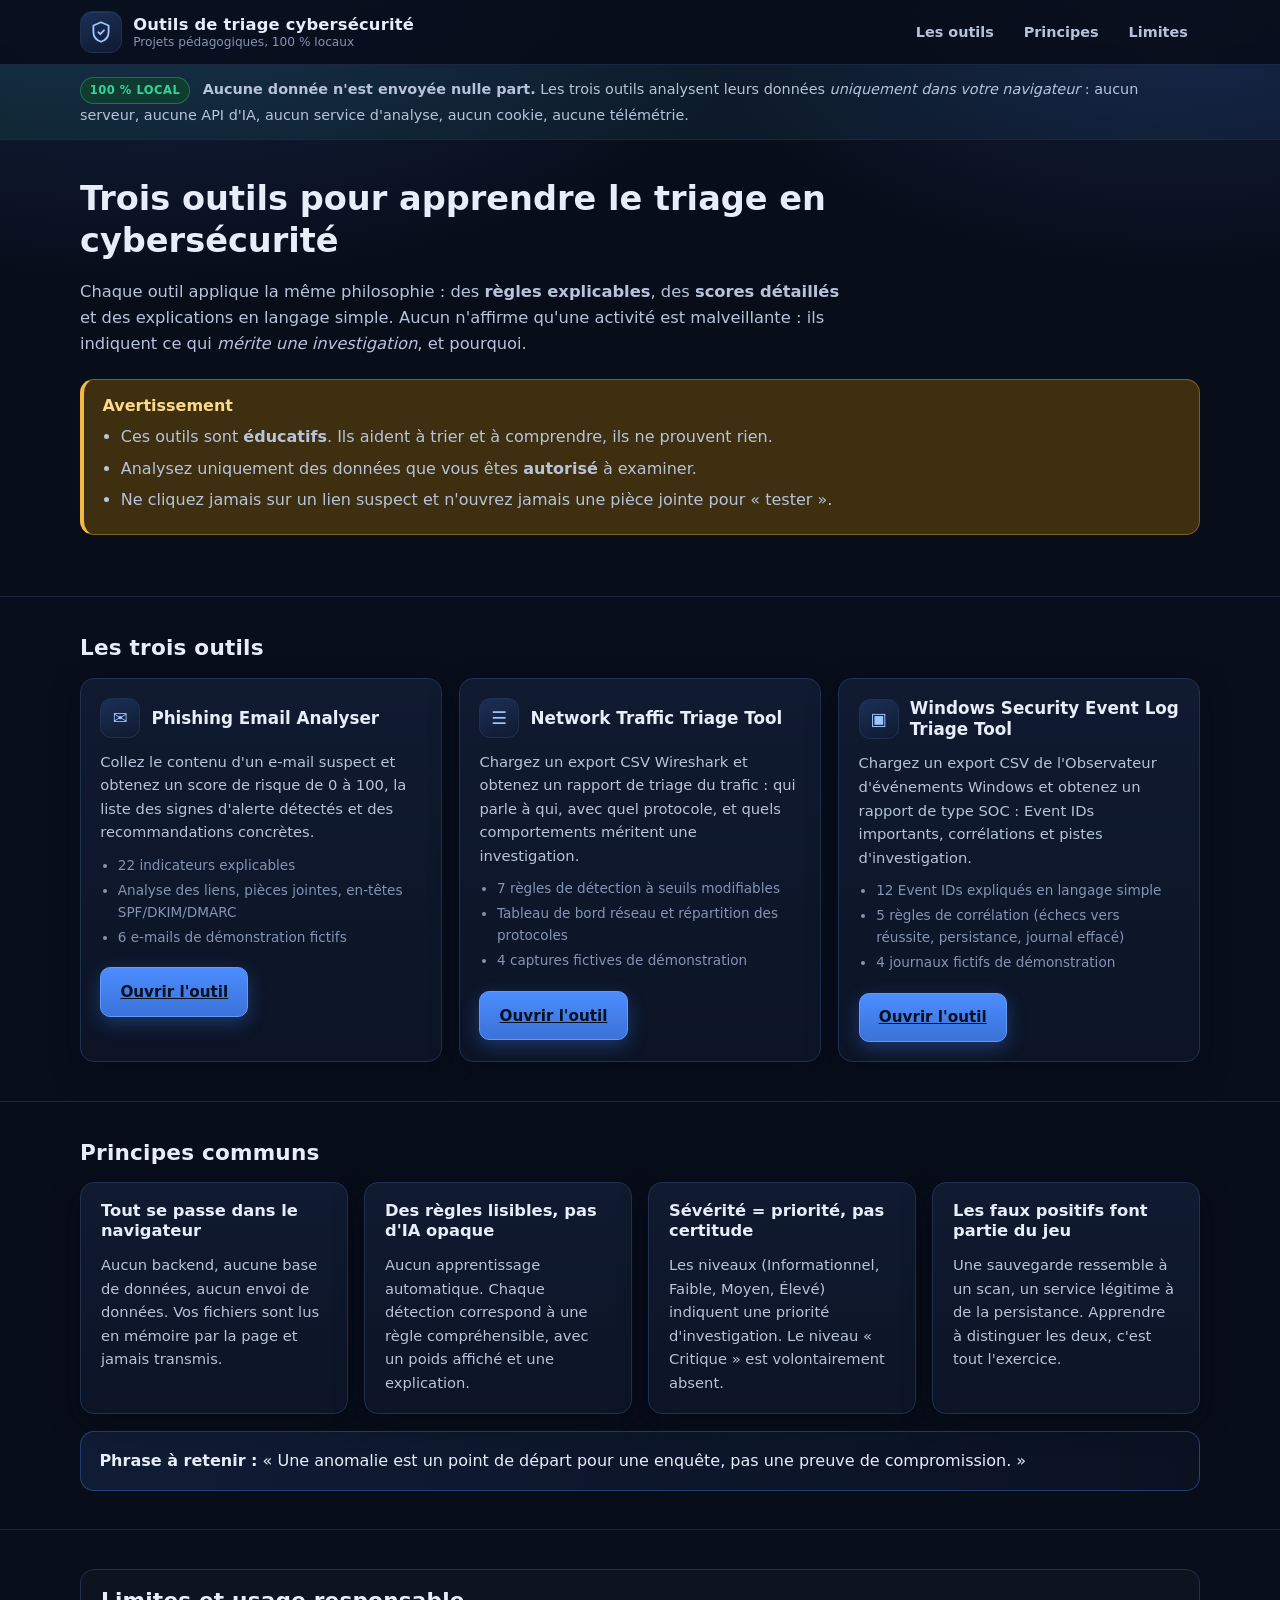
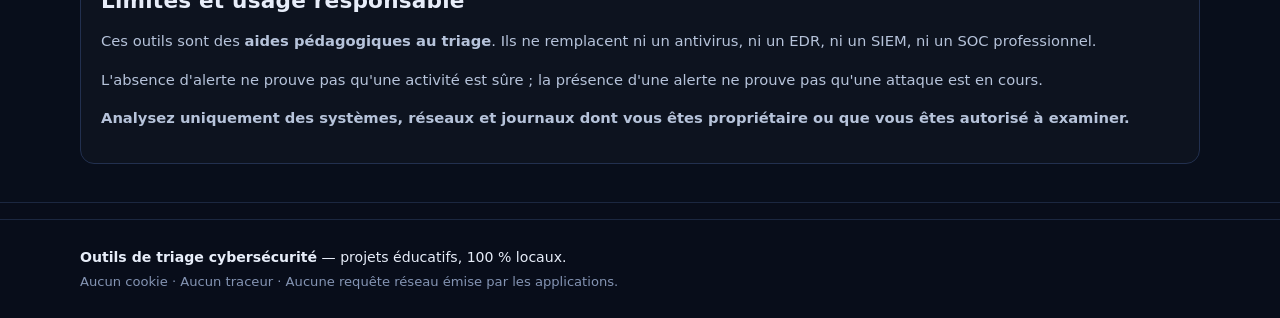
==== index.html @ 73b968cf "Ajout du Windows Security Event Log Triage Tool + page d'accueil et README racine : 12 Event IDs exp" ====
<!DOCTYPE html>
<html lang="fr">
<head>
<meta charset="UTF-8">
<meta name="viewport" content="width=device-width, initial-scale=1.0">
<title>Outils de cybersécurité pédagogiques — Triage local</title>
<meta name="description" content="Trois outils éducatifs de cybersécurité fonctionnant 100% localement dans le navigateur : analyse de phishing, triage de trafic réseau, triage de journaux Windows.">
<link rel="stylesheet" href="styles.css">
</head>
<body>

<a class="skip-link" href="#main">Aller au contenu principal</a>

<header class="site-header">
  <div class="wrap header-inner">
    <div class="brand">
      <span class="brand-mark" aria-hidden="true">
        <svg viewBox="0 0 24 24" width="26" height="26" fill="none" stroke="currentColor" stroke-width="1.7" stroke-linecap="round" stroke-linejoin="round">
          <path d="M12 3l7 3v6c0 4.2-2.9 7.6-7 9-4.1-1.4-7-4.8-7-9V6l7-3z"/>
          <path d="M9.5 12.2l1.8 1.8 3.4-3.6"/>
        </svg>
      </span>
      <span class="brand-text">
        <strong>Outils de triage cybersécurité</strong>
        <small>Projets pédagogiques, 100 % locaux</small>
      </span>
    </div>
    <nav class="site-nav" aria-label="Navigation principale">
      <a href="#outils">Les outils</a>
      <a href="#principes">Principes</a>
      <a href="#limites">Limites</a>
    </nav>
  </div>
</header>

<main id="main">

  <section class="privacy-banner" aria-label="Avis de confidentialité">
    <div class="wrap">
      <p>
        <span class="pill pill-ok">100 % local</span>
        <strong>Aucune donnée n'est envoyée nulle part.</strong>
        Les trois outils analysent leurs données <em>uniquement dans votre navigateur</em> :
        aucun serveur, aucune API d'IA, aucun service d'analyse, aucun cookie, aucune télémétrie.
      </p>
    </div>
  </section>

  <section class="section">
    <div class="wrap">
      <div class="hero">
        <h1>Trois outils pour apprendre le triage en cybersécurité</h1>
        <p class="lead">
          Chaque outil applique la même philosophie : des <strong>règles explicables</strong>,
          des <strong>scores détaillés</strong> et des explications en langage simple.
          Aucun n'affirme qu'une activité est malveillante : ils indiquent ce qui
          <em>mérite une investigation</em>, et pourquoi.
        </p>
      </div>

      <div class="warn-box" role="note">
        <h2 class="warn-title">Avertissement</h2>
        <ul>
          <li>Ces outils sont <strong>éducatifs</strong>. Ils aident à trier et à comprendre, ils ne prouvent rien.</li>
          <li>Analysez uniquement des données que vous êtes <strong>autorisé</strong> à examiner.</li>
          <li>Ne cliquez jamais sur un lien suspect et n'ouvrez jamais une pièce jointe pour « tester ».</li>
        </ul>
      </div>
    </div>
  </section>

  <section id="outils" class="section section-alt">
    <div class="wrap">
      <h2 class="section-title">Les trois outils</h2>
      <div class="tools-grid">

        <article class="tool-card">
          <div class="tool-head">
            <span class="tool-ico" aria-hidden="true">&#9993;</span>
            <h3>Phishing Email Analyser</h3>
          </div>
          <p>Collez le contenu d'un e-mail suspect et obtenez un score de risque de 0 à 100,
          la liste des signes d'alerte détectés et des recommandations concrètes.</p>
          <ul class="tool-meta">
            <li>22 indicateurs explicables</li>
            <li>Analyse des liens, pièces jointes, en-têtes SPF/DKIM/DMARC</li>
            <li>6 e-mails de démonstration fictifs</li>
          </ul>
          <a class="btn btn-primary" href="phishing-email-analyser/index.html">Ouvrir l'outil</a>
        </article>

        <article class="tool-card">
          <div class="tool-head">
            <span class="tool-ico" aria-hidden="true">&#9776;</span>
            <h3>Network Traffic Triage Tool</h3>
          </div>
          <p>Chargez un export CSV Wireshark et obtenez un rapport de triage du trafic :
          qui parle à qui, avec quel protocole, et quels comportements méritent une investigation.</p>
          <ul class="tool-meta">
            <li>7 règles de détection à seuils modifiables</li>
            <li>Tableau de bord réseau et répartition des protocoles</li>
            <li>4 captures fictives de démonstration</li>
          </ul>
          <a class="btn btn-primary" href="network-traffic-triage-tool/index.html">Ouvrir l'outil</a>
        </article>

        <article class="tool-card">
          <div class="tool-head">
            <span class="tool-ico" aria-hidden="true">&#9635;</span>
            <h3>Windows Security Event Log Triage Tool</h3>
          </div>
          <p>Chargez un export CSV de l'Observateur d'événements Windows et obtenez un rapport
          de type SOC : Event IDs importants, corrélations et pistes d'investigation.</p>
          <ul class="tool-meta">
            <li>12 Event IDs expliqués en langage simple</li>
            <li>5 règles de corrélation (échecs vers réussite, persistance, journal effacé)</li>
            <li>4 journaux fictifs de démonstration</li>
          </ul>
          <a class="btn btn-primary" href="windows-event-log-triage-tool/index.html">Ouvrir l'outil</a>
        </article>

      </div>
    </div>
  </section>

  <section id="principes" class="section">
    <div class="wrap">
      <h2 class="section-title">Principes communs</h2>
      <div class="method-grid">
        <div class="card">
          <h3 class="card-title">Tout se passe dans le navigateur</h3>
          <p>Aucun backend, aucune base de données, aucun envoi de données. Vos fichiers
          sont lus en mémoire par la page et jamais transmis.</p>
        </div>
        <div class="card">
          <h3 class="card-title">Des règles lisibles, pas d'IA opaque</h3>
          <p>Aucun apprentissage automatique. Chaque détection correspond à une règle
          compréhensible, avec un poids affiché et une explication.</p>
        </div>
        <div class="card">
          <h3 class="card-title">Sévérité = priorité, pas certitude</h3>
          <p>Les niveaux (Informationnel, Faible, Moyen, Élevé) indiquent une priorité
          d'investigation. Le niveau « Critique » est volontairement absent.</p>
        </div>
        <div class="card">
          <h3 class="card-title">Les faux positifs font partie du jeu</h3>
          <p>Une sauvegarde ressemble à un scan, un service légitime à de la persistance.
          Apprendre à distinguer les deux, c'est tout l'exercice.</p>
        </div>
      </div>

      <div class="callout">
        <p><strong>Phrase à retenir :</strong> « Une anomalie est un point de départ pour une enquête, pas une preuve de compromission. »</p>
      </div>
    </div>
  </section>

  <section id="limites" class="section section-alt">
    <div class="wrap">
      <div class="disclaimer">
        <h2 class="section-title">Limites et usage responsable</h2>
        <p>Ces outils sont des <strong>aides pédagogiques au triage</strong>. Ils ne remplacent ni un
        antivirus, ni un EDR, ni un SIEM, ni un SOC professionnel.</p>
        <p>L'absence d'alerte ne prouve pas qu'une activité est sûre ; la présence d'une alerte
        ne prouve pas qu'une attaque est en cours.</p>
        <p><strong>Analysez uniquement des systèmes, réseaux et journaux dont vous êtes propriétaire
        ou que vous êtes autorisé à examiner.</strong></p>
      </div>
    </div>
  </section>

</main>

<footer class="site-footer">
  <div class="wrap footer-inner">
    <p><strong>Outils de triage cybersécurité</strong> — projets éducatifs, 100 % locaux.</p>
    <p class="muted">Aucun cookie · Aucun traceur · Aucune requête réseau émise par les applications.</p>
  </div>
</footer>

</body>
</html>
---- styles.css ----
/* ============================================================
   Phishing Email Analyser — feuille de style
   Thème sombre « cybersécurité professionnel ».
   Aucune ressource externe (police, image, CDN) : tout est local.
   ============================================================ */

:root{
  --bg:#080d1a;
  --bg-soft:#0c1426;
  --surface:#101a30;
  --surface-2:#14203a;
  --surface-3:#1a2846;
  --border:#22304f;
  --border-soft:#1b2740;
  --text:#e7edf9;
  --text-dim:#b6c3da;
  --muted:#8494b3;
  --accent:#4c8dff;
  --accent-soft:#1d3566;
  --ok:#34d399;
  --ok-soft:#0f3b30;
  --low:#38bdf8;
  --warn:#f5b942;
  --warn-soft:#3d2f10;
  --danger:#ff5d6c;
  --danger-soft:#3d1620;
  --radius:14px;
  --radius-sm:9px;
  --shadow:0 10px 30px rgba(2,8,20,.45);
  --mono:ui-monospace,SFMono-Regular,Menlo,Consolas,"Liberation Mono",monospace;
  --sans:system-ui,-apple-system,"Segoe UI",Roboto,Helvetica,Arial,sans-serif;
}

*,*::before,*::after{box-sizing:border-box}

html{scroll-behavior:smooth}

body{
  margin:0;
  font-family:var(--sans);
  font-size:16px;
  line-height:1.6;
  color:var(--text);
  background:
    radial-gradient(1100px 600px at 12% -8%, #16264a 0%, transparent 60%),
    radial-gradient(900px 500px at 92% 0%, #12203c 0%, transparent 55%),
    var(--bg);
  background-attachment:fixed;
  -webkit-font-smoothing:antialiased;
}

h1,h2,h3{line-height:1.25;margin:0 0 .5em}
p{margin:0 0 1em}
a{color:var(--accent)}

code{
  font-family:var(--mono);
  font-size:.88em;
  background:var(--surface-3);
  border:1px solid var(--border);
  border-radius:5px;
  padding:.1em .4em;
}

.wrap{width:min(1120px,92vw);margin-inline:auto}

.visually-hidden{
  position:absolute!important;width:1px;height:1px;padding:0;margin:-1px;
  overflow:hidden;clip:rect(0 0 0 0);white-space:nowrap;border:0;
}

.skip-link{
  position:absolute;left:-999px;top:0;z-index:100;
  background:var(--accent);color:#04101f;padding:.7em 1.1em;
  border-radius:0 0 var(--radius-sm) 0;font-weight:700;text-decoration:none;
}
.skip-link:focus{left:0}

/* ---------- Focus visible (accessibilité clavier) ---------- */
:focus-visible{
  outline:3px solid #8ab6ff;
  outline-offset:2px;
  border-radius:6px;
}

/* ============================ EN-TÊTE ============================ */
.site-header{
  position:sticky;top:0;z-index:50;
  background:rgba(8,13,26,.86);
  backdrop-filter:blur(10px);
  border-bottom:1px solid var(--border-soft);
}
.header-inner{
  display:flex;align-items:center;justify-content:space-between;
  gap:1rem;padding:.7rem 0;flex-wrap:wrap;
}
.brand{display:flex;align-items:center;gap:.7rem}
.brand-mark{
  display:grid;place-items:center;
  width:42px;height:42px;border-radius:12px;
  color:#9ec5ff;
  background:linear-gradient(160deg,#1b2f57,#101a30);
  border:1px solid var(--border);
  box-shadow:inset 0 1px 0 rgba(255,255,255,.06);
}
.brand-text{display:flex;flex-direction:column;line-height:1.2}
.brand-text strong{font-size:1.02rem;letter-spacing:.2px}
.brand-text small{color:var(--muted);font-size:.76rem}

.site-nav{display:flex;gap:.35rem;flex-wrap:wrap}
.site-nav a{
  color:var(--text-dim);text-decoration:none;font-size:.9rem;font-weight:600;
  padding:.45rem .7rem;border-radius:8px;border:1px solid transparent;
}
.site-nav a:hover{color:#fff;background:var(--surface-2);border-color:var(--border)}

/* ==================== BANDEAU CONFIDENTIALITÉ ==================== */
.privacy-banner{
  background:linear-gradient(90deg,rgba(52,211,153,.09),rgba(76,141,255,.07));
  border-bottom:1px solid var(--border-soft);
}
.privacy-banner p{
  margin:0;padding:.75rem 0;font-size:.9rem;color:var(--text-dim);
}
.pill{
  display:inline-block;font-size:.72rem;font-weight:800;letter-spacing:.5px;
  text-transform:uppercase;padding:.18rem .55rem;border-radius:999px;
  margin-right:.5rem;vertical-align:middle;
}
.pill-ok{background:var(--ok-soft);color:var(--ok);border:1px solid rgba(52,211,153,.35)}

/* ============================ SECTIONS ============================ */
.section{padding:2.4rem 0}
.section-alt{background:rgba(9,15,29,.55);border-block:1px solid var(--border-soft)}
.section-title{font-size:1.35rem;margin-bottom:.9rem;letter-spacing:.2px}
.hero{max-width:760px;margin-bottom:1.4rem}
.hero h1{font-size:clamp(1.5rem,3.4vw,2.1rem)}
.lead{color:var(--text-dim);font-size:1.02rem}
.muted{color:var(--muted)}
.empty-note{color:var(--muted);font-style:italic}

/* ===================== ENCADRÉS / CARTES ===================== */
.warn-box{
  background:var(--warn-soft);
  border:1px solid rgba(245,185,66,.35);
  border-left:4px solid var(--warn);
  border-radius:var(--radius);
  padding:1rem 1.15rem;margin-bottom:1.4rem;
}
.warn-title{font-size:1rem;margin:0 0 .5rem;color:#ffd98a}
.warn-box ul{margin:0;padding-left:1.15rem;color:var(--text-dim)}
.warn-box li{margin-bottom:.35rem}

.panel{
  background:linear-gradient(180deg,var(--surface),var(--bg-soft));
  border:1px solid var(--border);
  border-radius:var(--radius);
  box-shadow:var(--shadow);
  padding:1.25rem;
}

.card{
  background:linear-gradient(180deg,var(--surface),var(--bg-soft));
  border:1px solid var(--border);
  border-radius:var(--radius);
  padding:1.15rem 1.25rem;
  box-shadow:var(--shadow);
}
.card + .card{margin-top:1.1rem}
.card-title{
  display:flex;align-items:center;gap:.55rem;
  font-size:1.02rem;margin:0 0 .7rem;
}
.title-ico{
  display:grid;place-items:center;width:24px;height:24px;flex:0 0 24px;
  border-radius:7px;background:var(--surface-3);border:1px solid var(--border);
  font-size:.8rem;color:#9ec5ff;
}

/* ===================== FORMULAIRE ===================== */
.field{margin-bottom:1rem}
.field label{display:block;font-weight:700;margin-bottom:.35rem}
.hint{color:var(--muted);font-size:.86rem;margin:0 0 .6rem}
textarea{
  width:100%;min-height:230px;resize:vertical;
  font-family:var(--mono);font-size:.88rem;line-height:1.55;
  color:var(--text);background:#0a1226;
  border:1px solid var(--border);border-radius:var(--radius-sm);
  padding:.85rem 1rem;
}
textarea::placeholder{color:#5c6d8e}
.textarea-meta{
  display:flex;justify-content:space-between;align-items:center;
  margin-top:.4rem;font-size:.82rem;color:var(--muted);
}
.link-btn{
  background:none;border:0;color:var(--accent);cursor:pointer;
  font:inherit;font-size:.85rem;font-weight:600;padding:.2rem .35rem;border-radius:6px;
}
.link-btn:hover{background:var(--surface-2);text-decoration:underline}

.advanced{
  border:1px solid var(--border-soft);border-radius:var(--radius-sm);
  background:rgba(255,255,255,.02);margin-bottom:1rem;
}
.advanced summary{
  cursor:pointer;padding:.7rem .9rem;font-weight:600;color:var(--text-dim);
  list-style:none;
}
.advanced summary::-webkit-details-marker{display:none}
.advanced summary::before{content:"▸ ";color:var(--accent)}
.advanced[open] summary::before{content:"▾ "}
.advanced-body{padding:0 .9rem .9rem;display:grid;gap:.5rem}
.check{display:flex;align-items:flex-start;gap:.6rem;font-size:.9rem;color:var(--text-dim);cursor:pointer}
.check input{margin-top:.25rem;accent-color:var(--accent);width:17px;height:17px;flex:0 0 auto}

.actions{display:flex;gap:.7rem;flex-wrap:wrap;align-items:center}
.btn{
  display:inline-flex;align-items:center;gap:.5rem;
  font:inherit;font-weight:700;font-size:.95rem;
  padding:.72rem 1.2rem;border-radius:10px;cursor:pointer;
  border:1px solid var(--border);background:var(--surface-2);color:var(--text);
  transition:transform .08s ease, background .15s ease, border-color .15s ease;
}
.btn:hover{background:var(--surface-3);border-color:#31436b}
.btn:active{transform:translateY(1px)}
.btn-primary{
  background:linear-gradient(180deg,#4c8dff,#3a72d8);
  border-color:#5f9bff;color:#04101f;
  box-shadow:0 6px 18px rgba(60,120,230,.35);
}
.btn-primary:hover{background:linear-gradient(180deg,#5d99ff,#4480e6)}
.btn-ghost{background:transparent}
.btn-icon{display:grid;place-items:center}

.form-error{
  margin:.8rem 0 0;padding:.6rem .8rem;border-radius:8px;
  background:var(--danger-soft);border:1px solid rgba(255,93,108,.4);
  color:#ffb3ba;font-size:.9rem;
}


/* ===================== RÉSULTATS : SCORE ===================== */
#results{scroll-margin-top:80px}
.score-grid{display:grid;grid-template-columns:minmax(280px,1fr) minmax(280px,1fr);gap:1.1rem}
@media (max-width:760px){.score-grid{grid-template-columns:1fr}}

.score-card{display:flex;flex-direction:column;align-items:center;text-align:center}
.gauge-wrap{position:relative;width:min(260px,70%);margin-top:.4rem}
.gauge{width:100%;height:auto;display:block}
.gauge-track{fill:none;stroke:var(--surface-3);stroke-width:14;stroke-linecap:round}
.gauge-fill{
  fill:none;stroke:var(--ok);stroke-width:14;stroke-linecap:round;
  stroke-dasharray:252;stroke-dashoffset:252;
  transition:stroke-dashoffset .7s cubic-bezier(.4,0,.2,1), stroke .4s ease;
}
.gauge-center{
  position:absolute;left:50%;bottom:2%;transform:translateX(-50%);
  display:flex;align-items:baseline;gap:.3rem;
}
.gauge-value{font-size:2.7rem;font-weight:800;letter-spacing:-1px;line-height:1}
.gauge-max{color:var(--muted);font-size:.95rem}
.score-caption{margin:.5rem 0 .2rem;color:var(--muted);font-size:.85rem;text-transform:uppercase;letter-spacing:1px}

.classif{
  display:inline-flex;align-items:center;gap:.5rem;
  padding:.45rem .95rem;border-radius:999px;font-weight:800;font-size:.95rem;
  border:1px solid var(--border);background:var(--surface-2);margin:.5rem 0 .3rem;
}
.classif-dot{width:11px;height:11px;border-radius:50%;background:var(--muted);flex:0 0 11px}
.classif.is-low{background:var(--ok-soft);border-color:rgba(52,211,153,.4);color:#8ef0cd}
.classif.is-low .classif-dot{background:var(--ok)}
.classif.is-suspect{background:var(--warn-soft);border-color:rgba(245,185,66,.4);color:#ffd98a}
.classif.is-suspect .classif-dot{background:var(--warn)}
.classif.is-high{background:var(--danger-soft);border-color:rgba(255,93,108,.45);color:#ffb3ba}
.classif.is-high .classif-dot{background:var(--danger)}
.score-note{color:var(--muted);font-size:.88rem;margin:.3rem 0 0}

/* ===================== STATS ===================== */
.stat-list{list-style:none;margin:0;padding:0}
.stat-list li{
  display:flex;justify-content:space-between;gap:1rem;
  padding:.5rem 0;border-bottom:1px dashed var(--border-soft);
}
.stat-list li:last-child{border-bottom:0}
.stat-label{color:var(--text-dim);font-size:.92rem}
.stat-val{font-weight:800;font-variant-numeric:tabular-nums}

/* ===================== RECOMMANDATIONS ===================== */
.rec-card{border-color:rgba(76,141,255,.35)}
.rec-list{margin:0;padding-left:1.2rem}
.rec-list li{margin-bottom:.45rem;color:var(--text-dim)}

/* ===================== INDICATEURS ===================== */
.indicators{display:grid;gap:.8rem;margin-top:.8rem}
.indicator{
  border:1px solid var(--border);border-left-width:5px;
  border-radius:var(--radius-sm);
  background:var(--surface-2);
  padding:.85rem 1rem;
}
.indicator.sev-high{border-left-color:var(--danger);background:linear-gradient(90deg,rgba(255,93,108,.10),var(--surface-2) 40%)}
.indicator.sev-medium{border-left-color:var(--warn);background:linear-gradient(90deg,rgba(245,185,66,.09),var(--surface-2) 40%)}
.indicator.sev-low{border-left-color:var(--low);background:linear-gradient(90deg,rgba(56,189,248,.08),var(--surface-2) 40%)}
.indicator.sev-info{border-left-color:var(--muted)}
.ind-head{display:flex;align-items:center;gap:.6rem;flex-wrap:wrap;margin-bottom:.35rem}
.ind-title{font-weight:800;font-size:.98rem}
.ind-weight{
  margin-left:auto;font-family:var(--mono);font-size:.8rem;font-weight:700;
  background:var(--surface-3);border:1px solid var(--border);
  padding:.12rem .5rem;border-radius:999px;color:#9ec5ff;
}
.sev-tag{
  font-size:.68rem;font-weight:800;text-transform:uppercase;letter-spacing:.6px;
  padding:.15rem .5rem;border-radius:999px;border:1px solid var(--border);
}
.sev-tag.high{background:var(--danger-soft);color:#ffb3ba;border-color:rgba(255,93,108,.4)}
.sev-tag.medium{background:var(--warn-soft);color:#ffd98a;border-color:rgba(245,185,66,.4)}
.sev-tag.low{background:rgba(56,189,248,.12);color:#a5e4ff;border-color:rgba(56,189,248,.4)}
.sev-tag.info{background:var(--surface-3);color:var(--muted)}
.ind-block{margin:.45rem 0 0}
.ind-block h4{
  margin:0 0 .2rem;font-size:.78rem;text-transform:uppercase;
  letter-spacing:.7px;color:var(--muted);font-weight:800;
}
.ind-block p{margin:0;color:var(--text-dim);font-size:.9rem}
.evidence{
  list-style:none;margin:.25rem 0 0;padding:0;
  font-family:var(--mono);font-size:.82rem;
}
.evidence li{
  background:#0a1226;border:1px solid var(--border-soft);border-radius:6px;
  padding:.32rem .55rem;margin-bottom:.3rem;color:#cfe0ff;
  overflow-wrap:anywhere;
}


/* ===================== TABLEAUX ===================== */
.table-scroll{overflow-x:auto;border:1px solid var(--border-soft);border-radius:var(--radius-sm);margin-top:.6rem}
.data-table{width:100%;border-collapse:collapse;font-size:.88rem;min-width:520px}
.data-table th,.data-table td{
  text-align:left;padding:.6rem .75rem;border-bottom:1px solid var(--border-soft);
  vertical-align:top;
}
.data-table thead th{
  background:var(--surface-3);color:var(--text-dim);
  font-size:.76rem;text-transform:uppercase;letter-spacing:.6px;
  position:sticky;top:0;
}
.data-table tbody tr:last-child td{border-bottom:0}
.data-table td.url{font-family:var(--mono);font-size:.82rem;overflow-wrap:anywhere;max-width:420px}
.data-table tr.row-bad{background:rgba(255,93,108,.07)}
.data-table tr.row-warn{background:rgba(245,185,66,.07)}
.tag{
  display:inline-block;font-size:.7rem;font-weight:800;letter-spacing:.4px;
  padding:.12rem .45rem;border-radius:999px;border:1px solid var(--border);
  background:var(--surface-3);color:var(--text-dim);white-space:nowrap;
}
.tag.bad{background:var(--danger-soft);color:#ffb3ba;border-color:rgba(255,93,108,.4)}
.tag.warn{background:var(--warn-soft);color:#ffd98a;border-color:rgba(245,185,66,.4)}
.tag.ok{background:var(--ok-soft);color:#8ef0cd;border-color:rgba(52,211,153,.35)}

/* ===================== EXEMPLES ===================== */
.sample-grid{display:grid;grid-template-columns:repeat(auto-fit,minmax(255px,1fr));gap:.9rem;margin-top:1rem}
.sample-card{
  display:flex;flex-direction:column;gap:.5rem;
  background:linear-gradient(180deg,var(--surface),var(--bg-soft));
  border:1px solid var(--border);border-radius:var(--radius);padding:1rem;
  box-shadow:var(--shadow);
}
.sample-card h3{margin:0;font-size:.98rem}
.sample-card p{margin:0;color:var(--muted);font-size:.86rem;flex:1}
.sample-card .btn{align-self:flex-start;font-size:.85rem;padding:.5rem .9rem}
.demo-badge{
  align-self:flex-start;font-size:.68rem;font-weight:800;letter-spacing:.6px;
  text-transform:uppercase;background:var(--accent-soft);color:#a9c8ff;
  border:1px solid rgba(76,141,255,.4);border-radius:999px;padding:.15rem .5rem;
}

/* ===================== MÉTHODE / DIVERS ===================== */
.method-grid{display:grid;grid-template-columns:repeat(auto-fit,minmax(250px,1fr));gap:1rem}
.method-grid .card + .card{margin-top:0}
.method-grid p{margin:0;color:var(--text-dim);font-size:.92rem}
.callout{
  margin-top:1.1rem;padding:1rem 1.15rem;border-radius:var(--radius);
  background:linear-gradient(90deg,rgba(76,141,255,.12),rgba(76,141,255,.04));
  border:1px solid rgba(76,141,255,.35);
}
.callout p{margin:0}

.disclaimer{
  border:1px solid var(--border);border-radius:var(--radius);
  padding:1.15rem 1.25rem;background:rgba(255,255,255,.02);
}
.disclaimer p{color:var(--text-dim);font-size:.92rem}

.site-footer{border-top:1px solid var(--border-soft);padding:1.4rem 0;margin-top:1rem}
.footer-inner p{margin:.2rem 0;font-size:.88rem}
.footer-inner .muted{font-size:.82rem}

/* ===================== RESPONSIVE ===================== */
@media (max-width:640px){
  .section{padding:1.7rem 0}
  .header-inner{padding:.6rem 0}
  .site-nav a{padding:.4rem .55rem;font-size:.85rem}
  .panel,.card{padding:1rem}
  .btn{width:100%;justify-content:center}
  .actions{flex-direction:column;align-items:stretch}
  .sample-card .btn{width:100%}
  .gauge-value{font-size:2.2rem}
}

@media print{
  body{background:#fff;color:#000}
  .site-header,.site-nav,.actions,.advanced,.sample-grid,.skip-link{display:none}
}

@media (prefers-reduced-motion:reduce){
  *{animation:none!important;transition:none!important}
  html{scroll-behavior:auto}
}


/* ============================================================
   AJOUTS SPECIFIQUES A LA PAGE D'ACCUEIL
   ============================================================ */

.tools-grid{display:grid;grid-template-columns:repeat(auto-fit,minmax(290px,1fr));gap:1.1rem;margin-top:1rem}
.tool-card{
  display:flex;flex-direction:column;gap:.7rem;
  background:linear-gradient(180deg,var(--surface),var(--bg-soft));
  border:1px solid var(--border);border-radius:var(--radius);
  padding:1.2rem;box-shadow:var(--shadow);
}
.tool-card:hover{border-color:#31436b}
.tool-head{display:flex;align-items:center;gap:.7rem}
.tool-head h3{margin:0;font-size:1.05rem}
.tool-ico{
  display:grid;place-items:center;width:40px;height:40px;flex:0 0 40px;
  border-radius:11px;font-size:1.1rem;color:#9ec5ff;
  background:linear-gradient(160deg,#1b2f57,#101a30);border:1px solid var(--border);
}
.tool-card p{margin:0;color:var(--text-dim);font-size:.92rem}
.tool-meta{margin:0;padding-left:1.1rem;color:var(--muted);font-size:.85rem}
.tool-meta li{margin-bottom:.2rem}
.tool-card .btn{align-self:flex-start;margin-top:.3rem}
@media (max-width:640px){.tool-card .btn{width:100%;justify-content:center}}
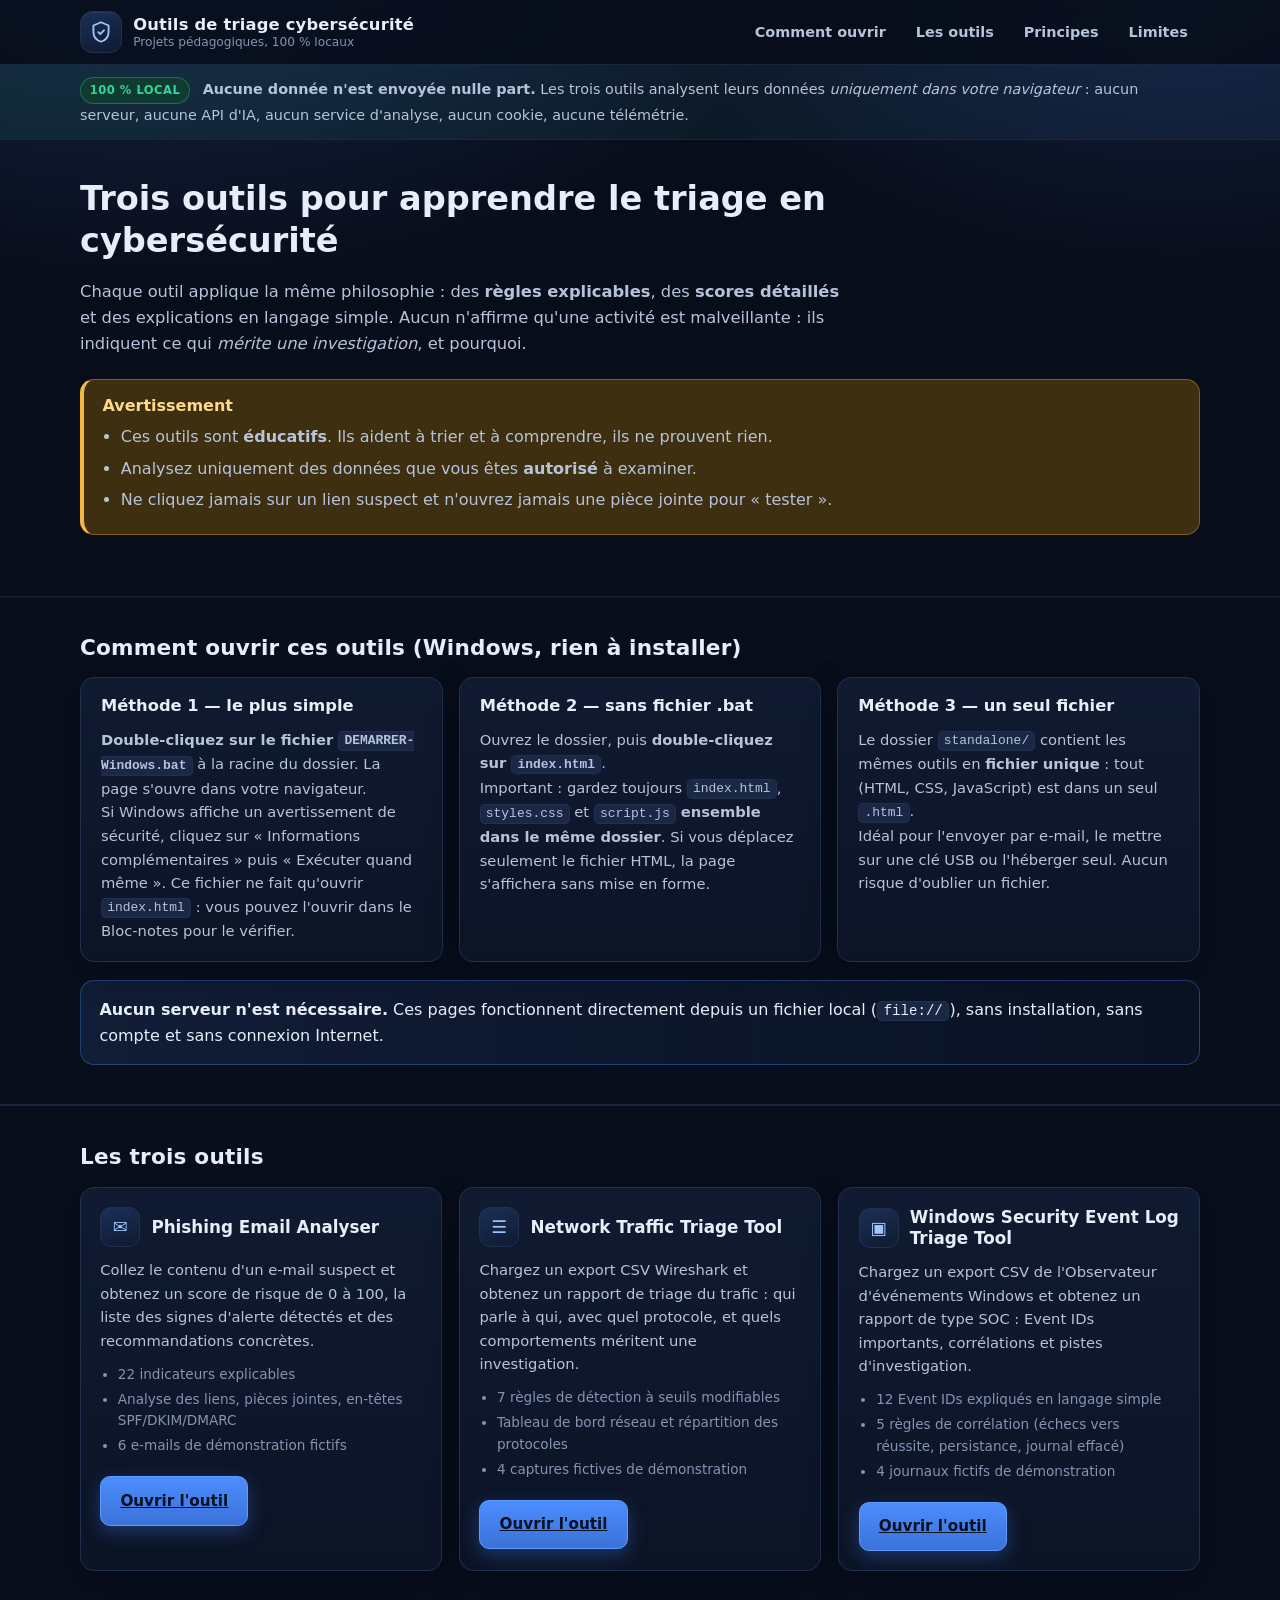
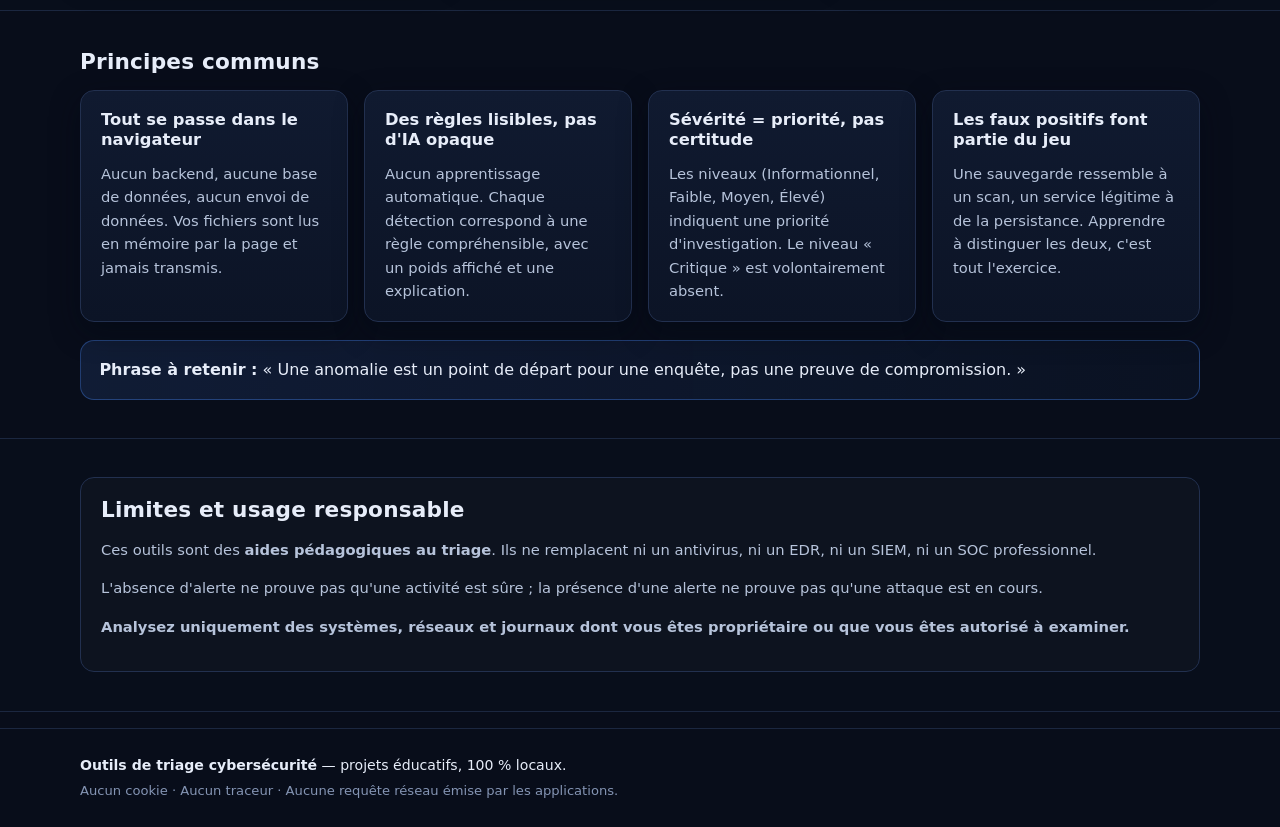
==== commit 4089bb87: "Correction d'un bug d'initialisation (SAMPLES utilise avant definition) + versions fichier unique st" ====
--- a/index.html
+++ b/index.html
@@ -26,6 +26,7 @@
       </span>
     </div>
     <nav class="site-nav" aria-label="Navigation principale">
+      <a href="#ouvrir">Comment ouvrir</a>
       <a href="#outils">Les outils</a>
       <a href="#principes">Principes</a>
       <a href="#limites">Limites</a>
@@ -69,7 +70,43 @@
     </div>
   </section>
 
+  <section class="section section-alt" id="ouvrir">
+    <div class="wrap">
+      <h2 class="section-title">Comment ouvrir ces outils (Windows, rien à installer)</h2>
+      <div class="method-grid">
+        <div class="card">
+          <h3 class="card-title">Méthode 1 — le plus simple</h3>
+          <p><strong>Double-cliquez sur le fichier <code>DEMARRER-Windows.bat</code></strong> à la racine du dossier.
+          La page s'ouvre dans votre navigateur.</p>
+          <p class="muted">Si Windows affiche un avertissement de sécurité, cliquez sur « Informations complémentaires »
+          puis « Exécuter quand même ». Ce fichier ne fait qu'ouvrir <code>index.html</code> : vous pouvez
+          l'ouvrir dans le Bloc-notes pour le vérifier.</p>
+        </div>
+        <div class="card">
+          <h3 class="card-title">Méthode 2 — sans fichier .bat</h3>
+          <p>Ouvrez le dossier, puis <strong>double-cliquez sur <code>index.html</code></strong>.</p>
+          <p class="muted">Important : gardez toujours <code>index.html</code>, <code>styles.css</code> et <code>script.js</code>
+          <strong>ensemble dans le même dossier</strong>. Si vous déplacez seulement le fichier HTML, la page
+          s'affichera sans mise en forme.</p>
+        </div>
+        <div class="card">
+          <h3 class="card-title">Méthode 3 — un seul fichier</h3>
+          <p>Le dossier <code>standalone/</code> contient les mêmes outils en <strong>fichier unique</strong> :
+          tout (HTML, CSS, JavaScript) est dans un seul <code>.html</code>.</p>
+          <p class="muted">Idéal pour l'envoyer par e-mail, le mettre sur une clé USB ou l'héberger seul.
+          Aucun risque d'oublier un fichier.</p>
+        </div>
+      </div>
+
+      <div class="callout">
+        <p><strong>Aucun serveur n'est nécessaire.</strong> Ces pages fonctionnent directement depuis un fichier local
+        (<code>file://</code>), sans installation, sans compte et sans connexion Internet.</p>
+      </div>
+    </div>
+  </section>
+
   <section id="outils" class="section section-alt">
+
     <div class="wrap">
       <h2 class="section-title">Les trois outils</h2>
       <div class="tools-grid">
